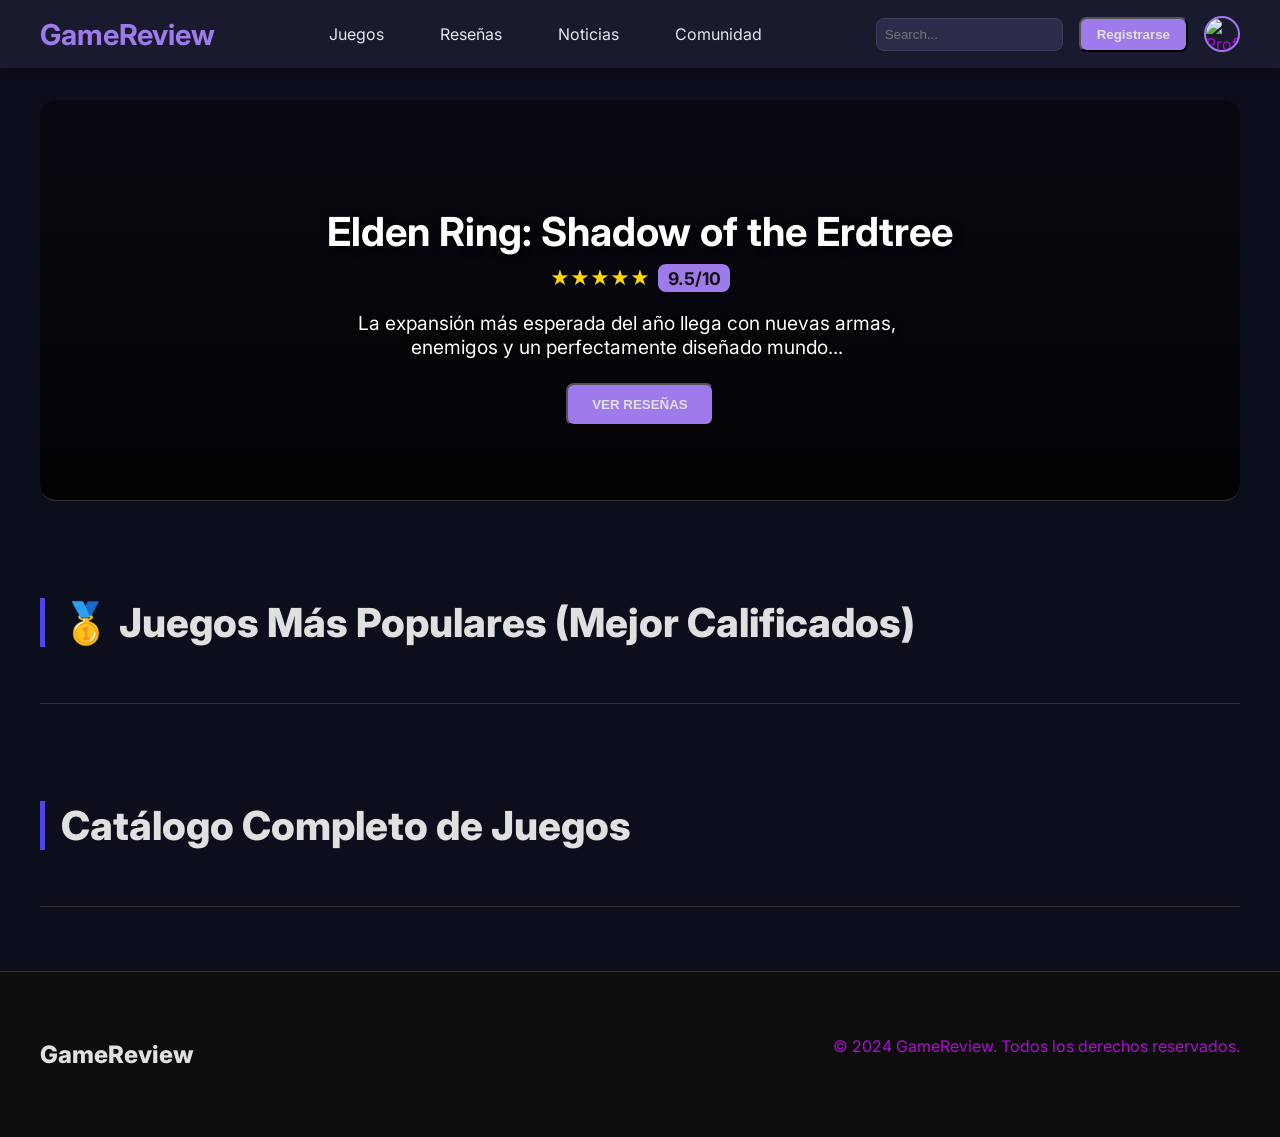
==== index.html @ aa388528 "trabajo" ====
<!DOCTYPE html>
<html lang="es">
<head>
    <meta charset="UTF-8">
    <meta name="viewport" content="width=device-width, initial-scale=1.0">
    <title>GameReview - Catálogo Dinámico</title>
    <!-- Carga Tailwind para las clases base y utilidades como flex, grid, etc. -->
    <script src="https://cdn.tailwindcss.com"></script>
    <!-- Importa tus estilos CSS personalizados -->
    <link rel="stylesheet" href="styles.css">
    <style>
        /* Define la fuente Inter globalmente */
        @import url('https://fonts.googleapis.com/css2?family=Inter:wght@400;600;800&display=swap');
        body {
            font-family: 'Inter', sans-serif;
            background-color: #0d0e1b; /* Un fondo muy oscuro para que todo resalte */
            color: #ad0dd4;
        }
        /* Estilos de tu barra de navegación y secciones estáticas (asegúrate de que están en styles.css) */
        .navbar { background-color: #1a1a2e; padding: 1rem 0; box-shadow: 0 4px 6px -1px rgba(0,0,0,0.2); }
        .nav-container { max-width: 1200px; margin: 0 auto; display: flex; justify-content: space-between; align-items: center; padding: 0 1rem; }
        .logo { font-size: 1.8rem; font-weight: bold; color: #9f7aea; }
        .nav-menu { display: flex; list-style: none; margin: 0; padding: 0; }
        .nav-menu li a { color: #e2e8f0; padding: 0.5rem 1rem; transition: color 0.3s; }
        .nav-menu li a:hover { color: #9f7aea; }
        .nav-right { display: flex; align-items: center; gap: 1rem; }
        .search-input { padding: 0.5rem; border-radius: 0.5rem; border: 1px solid #3f3d56; background-color: #2b2c49; color: #e2e8f0; }
        .register-btn { background-color: #9f7aea; color: white; padding: 0.5rem 1rem; border-radius: 0.5rem; font-weight: bold; }
        .profile-img { border-radius: 50%; border: 2px solid #9f7aea; }

        .hero { 
            background-size: cover; 
            background-position: center; 
            height: 400px; 
            display: flex; 
            align-items: center; 
            padding: 0 4rem; 
            border-radius: 1rem;
        }
        .hero-content h1 { font-size: 2.5rem; font-weight: bold; margin-bottom: 0.5rem; }
        .hero-content p { max-width: 600px; margin-bottom: 1.5rem; }
        .rating { display: flex; align-items: center; gap: 0.5rem; margin-bottom: 1rem; }
        .stars { color: gold; font-size: 1.2rem; }
        .score { font-size: 1.1rem; font-weight: bold; background-color: #9f7aea; padding: 0.2rem 0.6rem; border-radius: 0.5rem; }
        .btn-primary { background-color: #9f7aea; color: white; padding: 0.75rem 1.5rem; border-radius: 0.5rem; font-weight: bold; transition: background-color 0.3s; }
        .btn-primary:hover { background-color: #805ad5; }
        
        .section-header { display: flex; justify-content: space-between; align-items: center; }
        
    </style>
</head>
<body>
    <header>
        <nav class="navbar">
            <div class="nav-container">
                <a href="/" class="logo">GameReview</a>
                <ul class="nav-menu">
                    <li><a href="catalogo.html">Juegos</a></li>
                    <li><a href="resenas.html">Reseñas</a></li>
                    <li><a href="#">Noticias</a></li>
                    <li><a href="#">Comunidad</a></li>
                </ul>
                <div class="nav-right">
                    <input type="search" placeholder="Search..." class="search-input">
                    <button class="register-btn"> <a href="registro.html">Registrarse</a></button>
                    <!-- Usamos un placeholder simple -->
                    <img src="https://placehold.co/20x20/aaaaaa/000000?text=P" alt="Profile" class="profile-img" width="20" height="20"> 
                </div>
            </div>
        </nav>
    </header>

    <main class="container mx-auto p-4 md:p-8">
        <!-- Hero Section -->
        <section class="hero mb-16" style="background-image: linear-gradient(to bottom, rgba(0,0,0,0.4), rgba(0,0,0,0.8)), url('https://placehold.co/1200x400/1e293b/ffffff?text=Elden+Ring+DLC');">
            <div class="hero-content">
                <h1>Elden Ring: Shadow of the Erdtree</h1>
                <div class="rating">
                    <span class="stars">★★★★★</span>
                    <span class="score">9.5/10</span>
                </div>
                <p>La expansión más esperada del año llega con nuevas armas, enemigos y un perfectamente diseñado mundo...</p>
                <button class="btn-primary"><a href="resenas.html"> Ver Reseñas  </a></button>
            </div>
        </section>

        <!-- 🏆 SECCIÓN DINÁMICA 1: JUEGOS MÁS POPULARES  -->
        <section class="popular-games mb-12">
            <div class="section-header border-b-2 border-indigo-700/50 pb-4">
                <!-- Se mantiene el título, pero el contenido es dinámico -->
                <h2 class="text-3xl font-bold text-white">🥇 Juegos Más Populares (Mejor Calificados)</h2>
            </div>
            <!-- ID BUSCADO POR App.js para los destacados (3 mejores) -->
            <div id="contenedor-populares-dinamico">
                <!-- Contenido inyectado por App.js -->
            </div>
        </section>
        
       
        <section class="mb-12">
            <h2 class="text-3xl font-bold text-white border-b border-indigo-700 pb-2 mb-4">
                Catálogo Completo de Juegos
            </h2>
            <!-- ID BUSCADO POR App.js para todo el listado -->
            <div id="contenedor-juegos">
                <!-- Contenido inyectado por App.js (el resto del catálogo) -->
            </div>
        </section>

    </main>

    <footer>
        <div class="footer-content">
           <h2> GameReview </h2>
           <p> © 2024 GameReview. Todos los derechos reservados. </p>
        
        </div>
    </footer>
    
    <!-- VINCULAR App.js al final -->
    <script src="App.js"></script>
</body>
</html>
---- styles.css ----
/* -------------------------------------------------------------------------- */
/* ESTILOS BASE                                */
/* -------------------------------------------------------------------------- */

:root {
    --color-primary: #4f46e5; /* Índigo */
    --color-secondary: #10b981; /* Verde esmeralda */
    --color-background-dark: #121212; /* Fondo muy oscuro */
    --color-card-dark: #1f1f1f; /* Fondo de tarjeta oscuro */
    --color-text-light: #e0e0e0; /* Texto claro */
}

/* Aplica el modo oscuro y la fuente Inter globalmente */
body {
    background-color: var(--color-background-dark);
    color: var(--color-text-light);
    font-family: 'Inter', sans-serif;
    margin: 0;
    padding: 0;
}

/* Estilos de encabezados y enlaces */
h1, h2, h3 {
    color: var(--color-text-light);
    font-weight: 800; /* Extra bold */
}

a {
    color: var(--color-text-light);
    text-decoration: none;
    transition: color 0.3s;
}

a:hover {
    color: var(--color-primary);
}


/* -------------------------------------------------------------------------- */
/* HEADER / NAVAR                             */
/* -------------------------------------------------------------------------- */

.navbar {
    background-color: rgba(31, 31, 31, 0.95); /* Fondo semitransparente oscuro */
    backdrop-filter: blur(10px); /* Efecto de desenfoque */
    position: sticky;
    top: 0;
    z-index: 1000;
    box-shadow: 0 4px 12px rgba(0, 0, 0, 0.4);
    padding: 1rem 2rem;
}

.nav-container {
    max-width: 1200px;
    margin: 0 auto;
    display: flex;
    justify-content: space-between;
    align-items: center;
}

.logo {
    font-size: 1.8rem;
    font-weight: 900;
    color: var(--color-primary);
}

.nav-menu {
    display: flex;
    list-style: none;
    gap: 1.5rem;
    margin: 0;
    padding: 0;
}

.nav-right {
    display: flex;
    align-items: center;
    gap: 1rem;
}

.search-input {
    padding: 0.5rem;
    border: 1px solid #444;
    border-radius: 6px;
    background-color: #2a2a2a;
    color: var(--color-text-light);
    transition: border-color 0.3s, box-shadow 0.3s;
}

.search-input:focus {
    border-color: var(--color-primary);
    box-shadow: 0 0 0 3px rgba(79, 70, 229, 0.5);
    outline: none;
}

.register-btn {
    background-color: var(--color-primary);
    color: white;
    padding: 0.5rem 1rem;
    border-radius: 6px;
    font-weight: 600;
    transition: background-color 0.3s, transform 0.2s;
}

.register-btn:hover {
    background-color: #6366f1; /* Tono más claro */
    transform: translateY(-1px);
}

.profile-img {
    border-radius: 50%;
    width: 32px;
    height: 32px;
    object-fit: cover;
    border: 2px solid var(--color-primary);
}

/* -------------------------------------------------------------------------- */
/* HERO SECTION                               */
/* -------------------------------------------------------------------------- */

.hero {
    height: 500px; /* Altura de la sección */
    background-size: cover;
    background-position: center;
    display: flex;
    align-items: center;
    justify-content: center;
    text-align: center;
    margin-bottom: 2rem;
    border-radius: 12px;
}

.hero-content {
    color: white;
    max-width: 800px;
    padding: 2rem;
}

.hero-content h1 {
    font-size: 3.5rem;
    margin-bottom: 0.5rem;
    text-shadow: 2px 2px 8px rgba(0, 0, 0, 0.8);
    color: white;
}

.hero-content p {
    font-size: 1.2rem;
    margin-bottom: 1.5rem;
    text-shadow: 1px 1px 4px rgba(0, 0, 0, 0.6);
}

.rating {
    display: flex;
    justify-content: center;
    align-items: center;
    gap: 0.5rem;
    margin-bottom: 1rem;
}

.stars {
    color: gold;
    font-size: 1.5rem;
}

.score {
    background-color: var(--color-secondary);
    padding: 0.25rem 0.75rem;
    border-radius: 4px;
    font-weight: 700;
    color: #121212;
}

.btn-primary {
    background-color: var(--color-primary);
    color: white;
    padding: 0.75rem 2rem;
    border-radius: 8px;
    font-weight: 700;
    text-transform: uppercase;
    transition: background-color 0.3s, transform 0.2s;
}

.btn-primary:hover {
    background-color: #6366f1;
    transform: translateY(-2px);
}

/* -------------------------------------------------------------------------- */
/* SECCIONES GENERALES                             */
/* -------------------------------------------------------------------------- */

main {
    max-width: 1200px;
    margin: 0 auto;
    padding: 2rem 0;
}

section {
    padding: 2rem 0;
    border-bottom: 1px solid #333;
    margin-bottom: 2rem;
}

section h2 {
    font-size: 2.5rem;
    margin-bottom: 1.5rem;
    border-left: 5px solid var(--color-primary);
    padding-left: 1rem;
}

/* -------------------------------------------------------------------------- */
/* REVIEW CARDS                                */
/* -------------------------------------------------------------------------- */

.review-cards {
    display: flex;
    gap: 2rem;
    overflow-x: auto;
    padding-bottom: 1rem;
}

.review-card {
    flex: 0 0 350px; /* Tamaño fijo para scroll horizontal */
    background-color: var(--color-card-dark);
    border-radius: 12px;
    overflow: hidden;
    box-shadow: 0 4px 10px rgba(0, 0, 0, 0.5);
    transition: transform 0.3s;
}

.review-card:hover {
    transform: translateY(-5px);
}

.review-card img {
    width: 100%;
    height: 200px;
    object-fit: cover;
}

.review-content {
    padding: 1.5rem;
}

.review-content h3 {
    font-size: 1.5rem;
    color: var(--color-primary);
    margin-bottom: 0.5rem;
}

.btn-secondary {
    background-color: var(--color-secondary);
    color: var(--color-background-dark);
    padding: 0.5rem 1rem;
    border-radius: 6px;
    font-weight: 600;
    margin-top: 1rem;
    transition: background-color 0.3s;
}

.btn-secondary:hover {
    background-color: #14cd94;
}

/* -------------------------------------------------------------------------- */
/* POPULAR GAMES GRID                             */
/* -------------------------------------------------------------------------- */

.section-header {
    display: flex;
    justify-content: space-between;
    align-items: center;
    margin-bottom: 1.5rem;
}

.section-header h2 {
    /* Mantiene el estilo general de h2 */
    margin-bottom: 0; 
}

.games-grid {
    display: grid;
    grid-template-columns: repeat(auto-fit, minmax(200px, 1fr));
    gap: 2rem;
}

.game-card {
    position: relative;
    border-radius: 12px;
    overflow: hidden;
    box-shadow: 0 4px 10px rgba(0, 0, 0, 0.5);
    transition: transform 0.3s;
}

.game-card:hover {
    transform: scale(1.05);
}

.game-card img {
    width: 100%;
    height: 300px;
    object-fit: cover;
    display: block;
}

.game-card .rating {
    position: absolute;
    top: 10px;
    right: 10px;
    background-color: var(--color-primary);
    color: white;
    padding: 0.4rem 0.8rem;
    border-radius: 6px;
    font-weight: 700;
    font-size: 1rem;
    box-shadow: 0 2px 5px rgba(0, 0, 0, 0.5);
}

/* -------------------------------------------------------------------------- */
/* TARJETAS DE LA API (DINÁMICAS) - Nuevo estilo CSS personalizado */
/* -------------------------------------------------------------------------- */

.api-game-card {
    background-color: #0c0b0b; /* Simula bg-gray-900 */
    border-radius: 0.75rem; /* Simula rounded-xl */
    box-shadow: 0 20px 25px -5px rgba(14, 13, 13, 0.4), 0 8px 10px -6px rgba(0, 0, 0, 0.4); /* Simula shadow-2xl */
    overflow: hidden;
    /* Transiciones y transformaciones */
    transition: transform 0.5s ease;
    border: 1px solid #374151; /* Simula border-gray-700 */
}

.api-game-card:hover {
    transform: scale(1.02); /* Simula hover:scale-[1.02] */
}

.api-game-card h2 {
    color: #818cf8; /* Simula text-indigo-400 */
    font-size: 1.5rem; /* 2xl */
    font-weight: 800; /* extabold */
}

.api-game-card .details-text {
    color: #9ca3af; /* Simula text-gray-400 */
    font-size: 0.875rem; /* sm */
}

.api-game-card .description-text {
    color: #d1d5db; /* Simula text-gray-300 */
}

.api-game-card .resena-subtitle {
    color: #d1d5db; /* Simula text-gray-300 */
    font-weight: 600;
    font-size: 1.125rem; /* lg */
    border-bottom: 1px solid #374151; /* Simula border-gray-700 */
    padding-bottom: 0.25rem;
}

.api-game-card .resena-item {
    background-color: #374151; /* Simula bg-gray-700 */
    border-radius: 0.5rem; /* Simula rounded-lg */
    padding: 0.5rem;
    margin-bottom: 0.25rem;
    color: #e5e7eb; /* Simula text-gray-200 */
    font-size: 0.875rem; /* sm */
}

.api-game-card .score-yellow {
    color: #facc15; /* Simula text-yellow-400 */
    font-weight: 600;
}


/* -------------------------------------------------------------------------- */
/* FOOTER                                   */
/* -------------------------------------------------------------------------- */

footer {
    background-color: #0d0d0d;
    padding: 3rem 2rem;
    border-top: 1px solid #333;
}

.footer-content {
    max-width: 1200px;
    margin: 0 auto;
    display: flex;
    justify-content: space-between;
    align-items: flex-start;
}

.footer-brand {
    display: flex;
    flex-direction: column;
    gap: 1rem;
}

.social-links {
    display: flex;
    gap: 1rem;
}

.social-links img {
    width: 24px;
    height: 24px;
    filter: invert(1); /* Para que los iconos se vean blancos sobre fondo oscuro */
    transition: transform 0.2s;
}

.social-links img:hover {
    transform: scale(1.1);
}

.footer-links ul {
    list-style: none;
    padding: 0;
    margin: 0;
    line-height: 2;
}

.footer-links li {
    font-size: 0.9rem;
    color: #a0a0a0;
    cursor: pointer;
}

.footer-links li:hover {
    color: var(--color-primary);
}

/* -------------------------------------------------------------------------- */
/* RESPONSIVE CSS                              */
/* -------------------------------------------------------------------------- */

@media (max-width: 1024px) {
    .nav-menu {
        gap: 1rem;
    }
    .hero-content h1 {
        font-size: 2.5rem;
    }
}

@media (max-width: 768px) {
    .nav-container {
        flex-direction: column;
        gap: 1rem;
    }
    .nav-menu {
        flex-wrap: wrap;
        justify-content: center;
    }
    .nav-right {
        width: 100%;
        justify-content: center;
    }
    .search-input {
        flex-grow: 1;
    }
    .hero {
        height: 400px;
    }
    .hero-content h1 {
        font-size: 2rem;
    }
    .review-cards {
        flex-direction: column;
    }
    .review-card {
        flex: 0 0 auto;
        width: 100%;
    }
    .footer-content {
        flex-direction: column;
        gap: 2rem;
    }
}
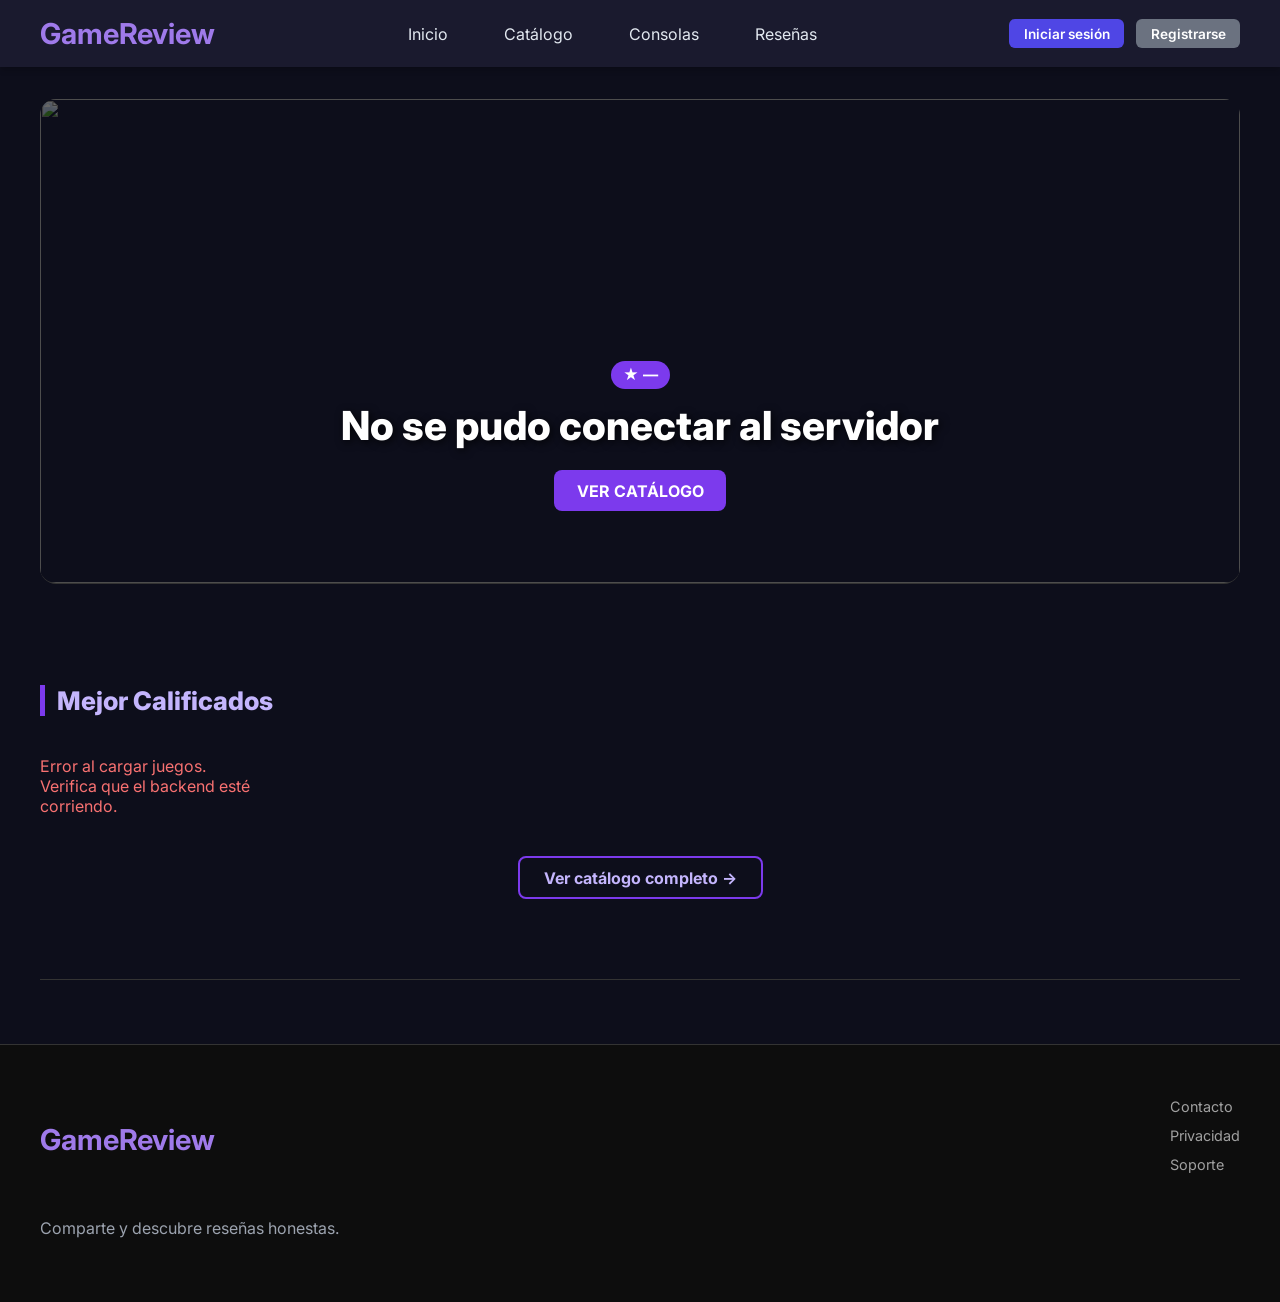
==== commit 5f582482: "Cambios" ====
--- a/index.html
+++ b/index.html
@@ -3,107 +3,143 @@
 <head>
     <meta charset="UTF-8">
     <meta name="viewport" content="width=device-width, initial-scale=1.0">
-    <title>GameReview - Catálogo Dinámico</title>
-    <!-- Carga Tailwind para las clases base y utilidades como flex, grid, etc. -->
+    <title>GameReview - Inicio</title>
     <script src="https://cdn.tailwindcss.com"></script>
-    <!-- Importa tus estilos CSS personalizados -->
     <link rel="stylesheet" href="styles.css">
     <style>
-        /* Define la fuente Inter globalmente */
         @import url('https://fonts.googleapis.com/css2?family=Inter:wght@400;600;800&display=swap');
-        body {
-            font-family: 'Inter', sans-serif;
-            background-color: #0d0e1b; /* Un fondo muy oscuro para que todo resalte */
-            color: #ad0dd4;
-        }
-        /* Estilos de tu barra de navegación y secciones estáticas (asegúrate de que están en styles.css) */
+        body { font-family: 'Inter', sans-serif; background-color: #0d0e1b; color: #e2e8f0; }
+
         .navbar { background-color: #1a1a2e; padding: 1rem 0; box-shadow: 0 4px 6px -1px rgba(0,0,0,0.2); }
         .nav-container { max-width: 1200px; margin: 0 auto; display: flex; justify-content: space-between; align-items: center; padding: 0 1rem; }
-        .logo { font-size: 1.8rem; font-weight: bold; color: #9f7aea; }
+        .logo { font-size: 1.8rem; font-weight: bold; color: #9f7aea; text-decoration: none; }
         .nav-menu { display: flex; list-style: none; margin: 0; padding: 0; }
-        .nav-menu li a { color: #e2e8f0; padding: 0.5rem 1rem; transition: color 0.3s; }
+        .nav-menu li a { color: #e2e8f0; padding: 0.5rem 1rem; transition: color 0.3s; text-decoration: none; }
         .nav-menu li a:hover { color: #9f7aea; }
         .nav-right { display: flex; align-items: center; gap: 1rem; }
-        .search-input { padding: 0.5rem; border-radius: 0.5rem; border: 1px solid #3f3d56; background-color: #2b2c49; color: #e2e8f0; }
-        .register-btn { background-color: #9f7aea; color: white; padding: 0.5rem 1rem; border-radius: 0.5rem; font-weight: bold; }
-        .profile-img { border-radius: 50%; border: 2px solid #9f7aea; }
-
-        .hero { 
-            background-size: cover; 
-            background-position: center; 
-            height: 400px; 
-            display: flex; 
-            align-items: center; 
-            padding: 0 4rem; 
+
+        /* Hero */
+        .hero {
+            position: relative;
+            height: 420px;
             border-radius: 1rem;
-        }
-        .hero-content h1 { font-size: 2.5rem; font-weight: bold; margin-bottom: 0.5rem; }
-        .hero-content p { max-width: 600px; margin-bottom: 1.5rem; }
-        .rating { display: flex; align-items: center; gap: 0.5rem; margin-bottom: 1rem; }
-        .stars { color: gold; font-size: 1.2rem; }
-        .score { font-size: 1.1rem; font-weight: bold; background-color: #9f7aea; padding: 0.2rem 0.6rem; border-radius: 0.5rem; }
-        .btn-primary { background-color: #9f7aea; color: white; padding: 0.75rem 1.5rem; border-radius: 0.5rem; font-weight: bold; transition: background-color 0.3s; }
-        .btn-primary:hover { background-color: #805ad5; }
-        
-        .section-header { display: flex; justify-content: space-between; align-items: center; }
-        
+            overflow: hidden;
+            margin-bottom: 3rem;
+            display: flex;
+            align-items: flex-end;
+        }
+        .hero-bg {
+            position: absolute;
+            inset: 0;
+            width: 100%;
+            height: 100%;
+            object-fit: cover;
+            filter: brightness(0.4);
+        }
+        .hero-content {
+            position: relative;
+            padding: 2.5rem;
+            width: 100%;
+        }
+        .hero-content h1 { font-size: 2.5rem; font-weight: 800; color: #fff; margin: 0 0 0.5rem; }
+        .hero-content p { color: #d1d5db; max-width: 580px; margin-bottom: 1.25rem; line-height: 1.6; }
+        .hero-badge { display: inline-flex; align-items: center; gap: 0.4rem; background: #7c3aed; color: #fff; font-weight: 700; padding: 0.3rem 0.75rem; border-radius: 999px; font-size: 0.95rem; margin-bottom: 0.75rem; }
+        .btn-primary { background-color: #7c3aed; color: white; padding: 0.65rem 1.4rem; border-radius: 0.5rem; font-weight: 700; transition: background-color 0.2s; text-decoration: none; display: inline-block; border: none; cursor: pointer; font-family: inherit; font-size: 1rem; }
+        .btn-primary:hover { background-color: #6d28d9; }
+
+        /* Sección título */
+        .section-titulo {
+            font-size: 1.6rem;
+            font-weight: 800;
+            color: #c4b5fd;
+            border-left: 5px solid #7c3aed;
+            padding-left: 0.75rem;
+            margin-bottom: 1.5rem;
+        }
+
+        /* Grid de juegos */
+        .catalog-grid {
+            display: grid;
+            grid-template-columns: repeat(auto-fill, minmax(210px, 1fr));
+            gap: 1.25rem;
+            margin-bottom: 1.5rem;
+        }
+        .game-card-idx {
+            background: #1a1a2e;
+            border-radius: 10px;
+            overflow: hidden;
+            box-shadow: 0 4px 12px rgba(0,0,0,0.4);
+            transition: transform 0.25s;
+            text-decoration: none;
+            display: block;
+        }
+        .game-card-idx:hover { transform: translateY(-4px); }
+        .game-card-idx img {
+            width: 100%;
+            height: 200px;
+            object-fit: cover;
+            display: block;
+        }
+        .game-card-idx .card-info { padding: 0.75rem 0.9rem; }
+        .game-card-idx .card-title {
+            font-size: 0.9rem;
+            font-weight: 700;
+            color: #e2e8f0;
+            white-space: nowrap;
+            overflow: hidden;
+            text-overflow: ellipsis;
+            margin-bottom: 0.3rem;
+        }
+        .game-card-idx .card-meta { display: flex; justify-content: space-between; align-items: center; }
+        .card-rating { background: #7c3aed; color: #fff; font-size: 0.78rem; font-weight: 700; padding: 0.15rem 0.45rem; border-radius: 6px; }
+        .card-genre { color: #9ca3af; font-size: 0.78rem; }
+
+        .ver-mas-wrap { text-align: center; margin: 1rem 0 3rem; }
+        .btn-outline { border: 2px solid #7c3aed; color: #c4b5fd; background: transparent; padding: 0.6rem 1.5rem; border-radius: 0.5rem; font-weight: 700; text-decoration: none; transition: background 0.2s; display: inline-block; }
+        .btn-outline:hover { background: #7c3aed; color: #fff; }
+
+        .cargando-idx { color: #6b7280; padding: 1rem 0; }
     </style>
 </head>
 <body>
     <header>
         <nav class="navbar">
             <div class="nav-container">
-                <a href="/" class="logo">GameReview</a>
+                <a href="index.html" class="logo">GameReview</a>
                 <ul class="nav-menu">
-                    <li><a href="catalogo.html">Juegos</a></li>
+                    <li><a href="index.html">Inicio</a></li>
+                    <li><a href="catalogo.html">Catálogo</a></li>
+                    <li><a href="consolas.html">Consolas</a></li>
                     <li><a href="resenas.html">Reseñas</a></li>
-                    <li><a href="#">Noticias</a></li>
-                    <li><a href="#">Comunidad</a></li>
                 </ul>
                 <div class="nav-right">
-                    <input type="search" placeholder="Search..." class="search-input">
-                    <button class="register-btn"> <a href="registro.html">Registrarse</a></button>
-                    <!-- Usamos un placeholder simple -->
-                    <img src="https://placehold.co/20x20/aaaaaa/000000?text=P" alt="Profile" class="profile-img" width="20" height="20"> 
+                    <div id="nav-auth" style="display:flex;align-items:center;gap:0.75rem;"></div>
                 </div>
             </div>
         </nav>
     </header>
 
-    <main class="container mx-auto p-4 md:p-8">
-        <!-- Hero Section -->
-        <section class="hero mb-16" style="background-image: linear-gradient(to bottom, rgba(0,0,0,0.4), rgba(0,0,0,0.8)), url('https://placehold.co/1200x400/1e293b/ffffff?text=Elden+Ring+DLC');">
+    <main class="container mx-auto p-4 md:p-8" style="max-width:1200px;">
+
+        <!-- Hero dinámico -->
+        <section class="hero mb-12" id="hero-section">
+            <img class="hero-bg" id="hero-img" src="" alt="">
             <div class="hero-content">
-                <h1>Elden Ring: Shadow of the Erdtree</h1>
-                <div class="rating">
-                    <span class="stars">★★★★★</span>
-                    <span class="score">9.5/10</span>
-                </div>
-                <p>La expansión más esperada del año llega con nuevas armas, enemigos y un perfectamente diseñado mundo...</p>
-                <button class="btn-primary"><a href="resenas.html"> Ver Reseñas  </a></button>
+                <div class="hero-badge" id="hero-badge">★ —</div>
+                <h1 id="hero-titulo">Cargando...</h1>
+                <p id="hero-desc"></p>
+                <a href="catalogo.html" class="btn-primary" id="hero-btn">Ver catálogo</a>
             </div>
         </section>
 
-        <!-- 🏆 SECCIÓN DINÁMICA 1: JUEGOS MÁS POPULARES  -->
-        <section class="popular-games mb-12">
-            <div class="section-header border-b-2 border-indigo-700/50 pb-4">
-                <!-- Se mantiene el título, pero el contenido es dinámico -->
-                <h2 class="text-3xl font-bold text-white">🥇 Juegos Más Populares (Mejor Calificados)</h2>
-            </div>
-            <!-- ID BUSCADO POR App.js para los destacados (3 mejores) -->
-            <div id="contenedor-populares-dinamico">
-                <!-- Contenido inyectado por App.js -->
-            </div>
-        </section>
-        
-       
-        <section class="mb-12">
-            <h2 class="text-3xl font-bold text-white border-b border-indigo-700 pb-2 mb-4">
-                Catálogo Completo de Juegos
-            </h2>
-            <!-- ID BUSCADO POR App.js para todo el listado -->
-            <div id="contenedor-juegos">
-                <!-- Contenido inyectado por App.js (el resto del catálogo) -->
+        <!-- Catálogo: juegos mejor calificados -->
+        <section class="mb-4">
+            <h2 class="section-titulo">Mejor Calificados</h2>
+            <div class="catalog-grid" id="grid-top">
+                <p class="cargando-idx">Cargando juegos...</p>
+            </div>
+            <div class="ver-mas-wrap">
+                <a href="catalogo.html" class="btn-outline">Ver catálogo completo →</a>
             </div>
         </section>
 
@@ -111,13 +147,97 @@
 
     <footer>
         <div class="footer-content">
-           <h2> GameReview </h2>
-           <p> © 2024 GameReview. Todos los derechos reservados. </p>
-        
+            <div class="footer-brand">
+                <h3 class="logo">GameReview</h3>
+                <p style="color:#9ca3af;">Comparte y descubre reseñas honestas.</p>
+            </div>
+            <div class="footer-links">
+                <ul>
+                    <li>Contacto</li>
+                    <li>Privacidad</li>
+                    <li>Soporte</li>
+                </ul>
+            </div>
         </div>
     </footer>
-    
-    <!-- VINCULAR App.js al final -->
-    <script src="App.js"></script>
+
+    <script src="auth-nav.js"></script>
+    <script>
+    const API = 'http://localhost:8080';
+
+    function imagenFallback(titulo) {
+        const mapa = {
+            'Elden Ring': 'img/Eldenring.jpg',
+            'Baldur': 'img/baldurs.jpg',
+            'Cyberpunk': 'img/cyberpunk.jpg',
+            'Zelda': 'img/ZeldaTearsOfTheKingdom.jpg',
+            'Stardew': 'img/StardewValley.jpg',
+            'Helldivers': 'img/helldivers.jpg',
+            'Final Fantasy': 'img/ff16.jpg',
+            'Witcher': 'img/witcher.jpg',
+            'Sekiro': 'img/Juego.jpg',
+            'Divinity': 'img/rdr.jpg',
+        };
+        for (const [clave, url] of Object.entries(mapa)) {
+            if (titulo.includes(clave)) return url;
+        }
+        return `https://placehold.co/300x200/1f1f3a/7c3aed?text=${encodeURIComponent(titulo.substring(0,12))}`;
+    }
+
+    function renderCard(juego) {
+        const img = juego.urlImagen || juego.urlimagen || imagenFallback(juego.titulo);
+        const calif = juego.calificacionProm != null ? Number(juego.calificacionProm).toFixed(1) : 'N/A';
+        const genero = juego.genero?.nombre || '';
+        return `
+            <a href="juego.html?id=${juego.idJuego}" class="game-card-idx">
+                <img src="${img}" alt="${juego.titulo}"
+                     onerror="this.src='${imagenFallback(juego.titulo)}'">
+                <div class="card-info">
+                    <div class="card-title" title="${juego.titulo}">${juego.titulo}</div>
+                    <div class="card-meta">
+                        <span class="card-genre">${genero}</span>
+                        <span class="card-rating">★ ${calif}</span>
+                    </div>
+                </div>
+            </a>`;
+    }
+
+    async function cargar() {
+        try {
+            const res = await fetch(`${API}/api/juegos`);
+            if (!res.ok) throw new Error();
+            const juegos = await res.json();
+
+            const ordenados = juegos.sort((a, b) =>
+                (b.calificacionProm || 0) - (a.calificacionProm || 0)
+            );
+
+            // Hero: juego mejor calificado
+            const top = ordenados[0];
+            if (top) {
+                const img = top.urlImagen || top.urlimagen || imagenFallback(top.titulo);
+                const calif = top.calificacionProm != null ? Number(top.calificacionProm).toFixed(1) : 'N/A';
+                document.getElementById('hero-img').src = img;
+                document.getElementById('hero-img').alt = top.titulo;
+                document.getElementById('hero-badge').textContent = `★ ${calif}`;
+                document.getElementById('hero-titulo').textContent = top.titulo;
+                document.getElementById('hero-desc').textContent = top.descripcion || '';
+                document.getElementById('hero-btn').href = `juego.html?id=${top.idJuego}`;
+            }
+
+            // Grid: top 8
+            const grid = document.getElementById('grid-top');
+            const top8 = ordenados.slice(0, 8);
+            grid.innerHTML = top8.map(renderCard).join('');
+
+        } catch {
+            document.getElementById('hero-titulo').textContent = 'No se pudo conectar al servidor';
+            document.getElementById('grid-top').innerHTML =
+                '<p style="color:#f87171;">Error al cargar juegos. Verifica que el backend esté corriendo.</p>';
+        }
+    }
+
+    document.addEventListener('DOMContentLoaded', cargar);
+    </script>
 </body>
-</html>+</html>
